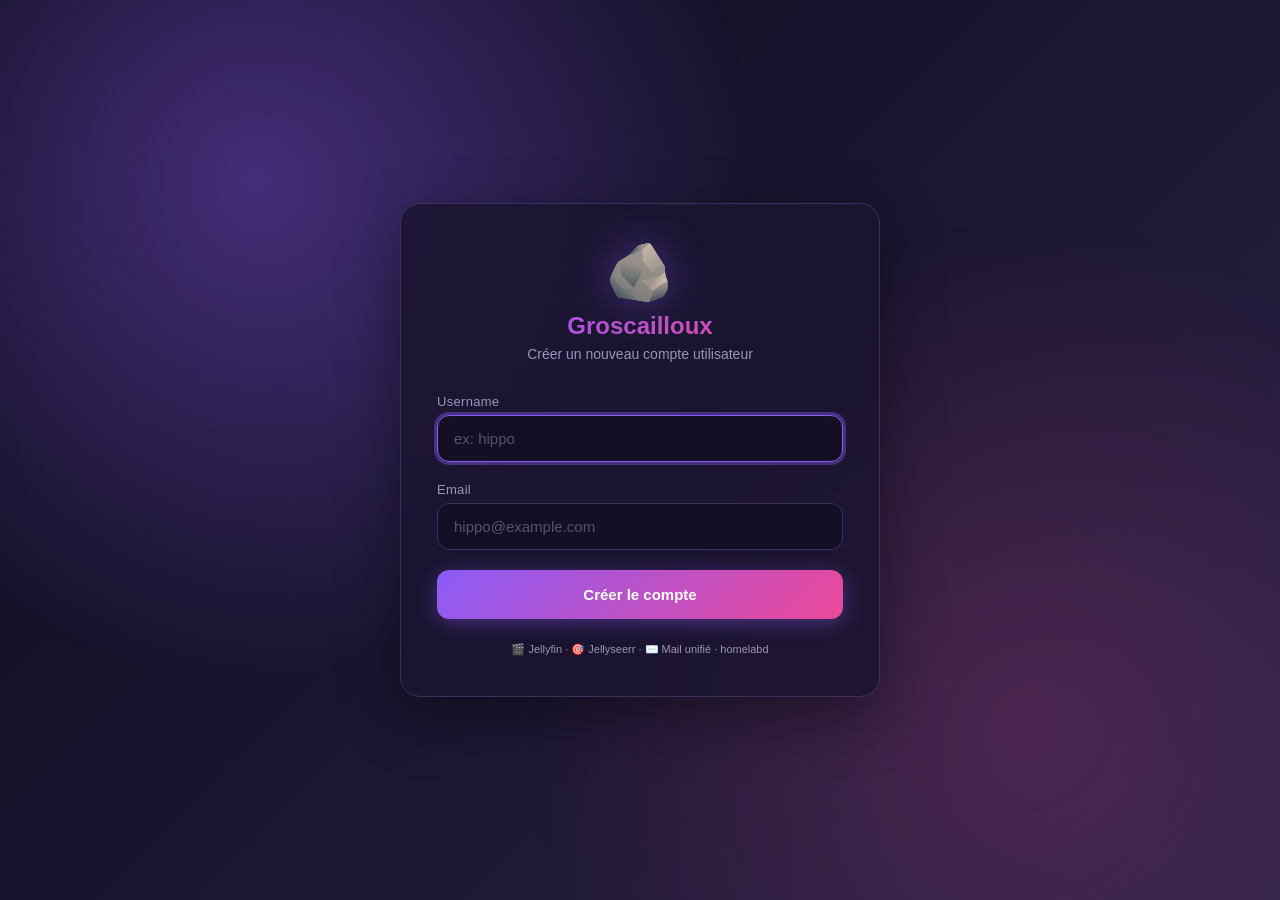
==== crates/homelabd/assets/index.html @ 36a25066 "Add Rust automation: homelabd daemon and homelabctl CLI Replaces the seven timer-driven bash scripts" ====
<!DOCTYPE html>
<html lang="fr">
<head>
<meta charset="UTF-8">
<meta name="viewport" content="width=device-width,initial-scale=1.0">
<title>Groscailloux — Onboarder</title>
<link rel="icon" href="data:image/svg+xml,%3Csvg xmlns='http://www.w3.org/2000/svg' viewBox='0 0 100 100'%3E%3Ctext y='.9em' font-size='90'%3E🪨%3C/text%3E%3C/svg%3E">
<style>
  :root {
    --bg-1: #0f0c1d; --bg-2: #1a1530; --bg-3: #2a2347;
    --accent: #8b5cf6; --accent-glow: rgba(139, 92, 246, 0.4); --accent-2: #ec4899;
    --text: #e8e6f0; --text-dim: #9b94b8; --border: #3a325a;
    --success: #10b981; --error: #ef4444; --shadow: 0 20px 60px rgba(0,0,0,0.4);
  }
  * { box-sizing: border-box; }
  body {
    margin: 0; min-height: 100vh; font-family: -apple-system, BlinkMacSystemFont, "Segoe UI", Roboto, Ubuntu, sans-serif;
    background: linear-gradient(135deg, var(--bg-1) 0%, var(--bg-2) 50%, var(--bg-3) 100%);
    background-attachment: fixed; color: var(--text);
    display: flex; align-items: center; justify-content: center; padding: 24px; overflow-x: hidden;
  }
  body::before {
    content: ''; position: fixed; inset: 0; pointer-events: none;
    background: radial-gradient(circle at 20% 20%, var(--accent-glow) 0%, transparent 40%),
                radial-gradient(circle at 80% 80%, rgba(236, 72, 153, 0.2) 0%, transparent 40%);
    animation: pulse 8s ease-in-out infinite;
  }
  @keyframes pulse { 0%,100% { opacity: 0.4; } 50% { opacity: 0.7; } }
  .card {
    width: 100%; max-width: 480px; background: rgba(26, 21, 48, 0.85);
    backdrop-filter: blur(20px); -webkit-backdrop-filter: blur(20px);
    border: 1px solid var(--border); border-radius: 20px; padding: 40px 36px;
    box-shadow: var(--shadow); position: relative; z-index: 1; animation: fadeIn 0.5s ease;
  }
  @keyframes fadeIn { from { opacity: 0; transform: translateY(20px); } to { opacity: 1; transform: translateY(0); } }
  .header { text-align: center; margin-bottom: 32px; }
  .logo { font-size: 56px; line-height: 1; margin-bottom: 12px; filter: drop-shadow(0 0 20px var(--accent-glow)); animation: float 3s ease-in-out infinite; }
  @keyframes float { 0%,100% { transform: translateY(0); } 50% { transform: translateY(-6px); } }
  h1 { margin: 0 0 6px; font-size: 24px; font-weight: 700;
       background: linear-gradient(135deg, var(--accent) 0%, var(--accent-2) 100%);
       -webkit-background-clip: text; background-clip: text; -webkit-text-fill-color: transparent; }
  .subtitle { color: var(--text-dim); font-size: 14px; margin: 0; }
  form { display: flex; flex-direction: column; gap: 20px; }
  .field { display: flex; flex-direction: column; gap: 6px; }
  label { font-size: 13px; color: var(--text-dim); font-weight: 500; letter-spacing: 0.3px; }
  input { background: rgba(15, 12, 29, 0.6); border: 1px solid var(--border); border-radius: 12px; padding: 14px 16px;
          color: var(--text); font-size: 15px; font-family: inherit; transition: all 0.2s ease; }
  input:focus { outline: none; border-color: var(--accent); box-shadow: 0 0 0 3px var(--accent-glow); }
  input::placeholder { color: var(--text-dim); opacity: 0.5; }
  button { background: linear-gradient(135deg, var(--accent) 0%, var(--accent-2) 100%); color: white; border: none; border-radius: 12px;
           padding: 16px; font-size: 15px; font-weight: 600; cursor: pointer; transition: all 0.2s ease;
           box-shadow: 0 4px 20px var(--accent-glow); display: flex; align-items: center; justify-content: center; gap: 10px; }
  button:hover:not(:disabled) { transform: translateY(-2px); box-shadow: 0 6px 30px var(--accent-glow); }
  button:disabled { opacity: 0.6; cursor: not-allowed; }
  .spinner { width: 16px; height: 16px; border: 2px solid rgba(255,255,255,0.3); border-top-color: white; border-radius: 50%;
             animation: spin 0.8s linear infinite; display: none; }
  button.loading .spinner { display: inline-block; }
  @keyframes spin { to { transform: rotate(360deg); } }
  .result { margin-top: 24px; padding: 24px; border-radius: 14px; background: rgba(15, 12, 29, 0.7);
            border: 1px solid var(--border); display: none; animation: fadeIn 0.4s ease; }
  .result.visible { display: block; }
  .result.success { border-color: var(--success); }
  .result.error { border-color: var(--error); }
  .result-title { margin: 0 0 16px; font-size: 16px; font-weight: 600; display: flex; align-items: center; gap: 8px; }
  .result.success .result-title { color: var(--success); }
  .result.error .result-title { color: var(--error); }
  .creds { background: rgba(0,0,0,0.3); border-radius: 10px; padding: 16px;
           font-family: "SF Mono", Monaco, "Cascadia Code", "Roboto Mono", monospace; font-size: 13px; line-height: 1.7; word-break: break-all; }
  .creds .key { color: var(--accent); }
  .creds .pwd { color: var(--accent-2); font-weight: 600; }
  .actions { display: flex; gap: 8px; margin-top: 16px; }
  .actions button { flex: 1; padding: 10px; font-size: 13px; }
  .btn-secondary { background: rgba(139, 92, 246, 0.15); color: var(--accent); border: 1px solid var(--border); box-shadow: none; }
  .btn-secondary:hover:not(:disabled) { background: rgba(139, 92, 246, 0.25); transform: none; box-shadow: none; }
  .error-msg { color: var(--error); font-size: 14px; margin: 0; line-height: 1.5; }
  .note { font-size: 12px; color: var(--text-dim); margin-top: 8px; }
  .footer { margin-top: 24px; text-align: center; font-size: 11px; color: var(--text-dim); }
  .toast { position: fixed; bottom: 24px; left: 50%; transform: translateX(-50%) translateY(100px);
           background: var(--success); color: white; padding: 12px 20px; border-radius: 10px; font-size: 14px; font-weight: 500;
           box-shadow: 0 8px 24px rgba(0,0,0,0.3); transition: transform 0.3s ease; z-index: 100; }
  .toast.visible { transform: translateX(-50%) translateY(0); }
</style>
</head>
<body>
<div class="card">
  <div class="header">
    <div class="logo">🪨</div>
    <h1>Groscailloux</h1>
    <p class="subtitle">Créer un nouveau compte utilisateur</p>
  </div>
  <form id="onboardForm">
    <div class="field">
      <label for="username">Username</label>
      <input type="text" id="username" name="username" placeholder="ex: hippo" required pattern="[a-zA-Z0-9_-]{2,32}" autocomplete="off" autofocus>
    </div>
    <div class="field">
      <label for="email">Email</label>
      <input type="email" id="email" name="email" placeholder="hippo@example.com" required autocomplete="off">
    </div>
    <button type="submit" id="submitBtn"><span class="spinner"></span><span class="label">Créer le compte</span></button>
  </form>
  <div id="result" class="result"></div>
  <div class="footer">🎬 Jellyfin · 🎯 Jellyseerr · ✉️ Mail unifié · homelabd</div>
</div>
<div id="toast" class="toast">Copié !</div>
<script>
const form = document.getElementById('onboardForm');
const btn = document.getElementById('submitBtn');
const resultBox = document.getElementById('result');
const toast = document.getElementById('toast');
const token = new URLSearchParams(location.search).get('token') || '';
const esc = s => String(s ?? '').replace(/[&<>"']/g, c => ({'&':'&amp;','<':'&lt;','>':'&gt;','"':'&quot;',"'":'&#39;'}[c]));

function showToast(msg) { toast.textContent = msg; toast.classList.add('visible'); setTimeout(() => toast.classList.remove('visible'), 2000); }
function copyToClipboard(text) { navigator.clipboard.writeText(text).then(() => showToast('Copié !'), () => showToast('Échec de la copie')); }

function renderSuccess(d) {
  const credsBlock = `Username : ${d.username}\nEmail    : ${d.email}\nPassword : ${d.password}\n\n🎬 Streaming  : ${d.jellyfin_url}\n🎯 Requêtes   : ${d.jellyseerr_url}`;
  resultBox.className = 'result visible success';
  resultBox.innerHTML = `
    <h3 class="result-title">${d.dry_run ? '🧪 Dry-run OK (aucun compte créé)' : '✓ Compte créé avec succès'}</h3>
    <div class="creds">
      <div><span class="key">Username</span> : ${esc(d.username)}</div>
      <div><span class="key">Email</span>    : ${esc(d.email)}</div>
      <div><span class="key">Password</span> : <span class="pwd">${esc(d.password)}</span></div>
      <br>
      <div>🎬 <span class="key">Streaming</span>  : ${esc(d.jellyfin_url)}</div>
      <div>🎯 <span class="key">Requêtes</span>   : ${esc(d.jellyseerr_url)}</div>
    </div>
    <p class="note">${esc(d.log)}</p>
    <div class="actions">
      <button class="btn-secondary" id="copyBtn" type="button">📋 Copier les creds</button>
      <button class="btn-secondary" id="newBtn" type="button">+ Nouveau compte</button>
    </div>`;
  document.getElementById('copyBtn').onclick = () => copyToClipboard(credsBlock);
  document.getElementById('newBtn').onclick = () => { form.reset(); resultBox.className = 'result'; resultBox.innerHTML = ''; document.getElementById('username').focus(); };
}
function renderError(message) {
  resultBox.className = 'result visible error';
  resultBox.innerHTML = `<h3 class="result-title">✗ Erreur</h3><p class="error-msg">${esc(message)}</p>`;
}
form.addEventListener('submit', async (e) => {
  e.preventDefault();
  btn.classList.add('loading'); btn.disabled = true;
  resultBox.className = 'result'; resultBox.innerHTML = '';
  const username = document.getElementById('username').value.trim();
  const email = document.getElementById('email').value.trim();
  try {
    const res = await fetch('/onboard', { method: 'POST', headers: { 'Content-Type': 'application/json', 'X-Onboard-Token': token }, body: JSON.stringify({ username, email }) });
    const data = await res.json();
    if (data.success) renderSuccess(data); else renderError(data.error || 'Erreur inconnue');
  } catch (err) { renderError('Erreur réseau : ' + err.message); }
  finally { btn.classList.remove('loading'); btn.disabled = false; }
});
</script>
</body>
</html>
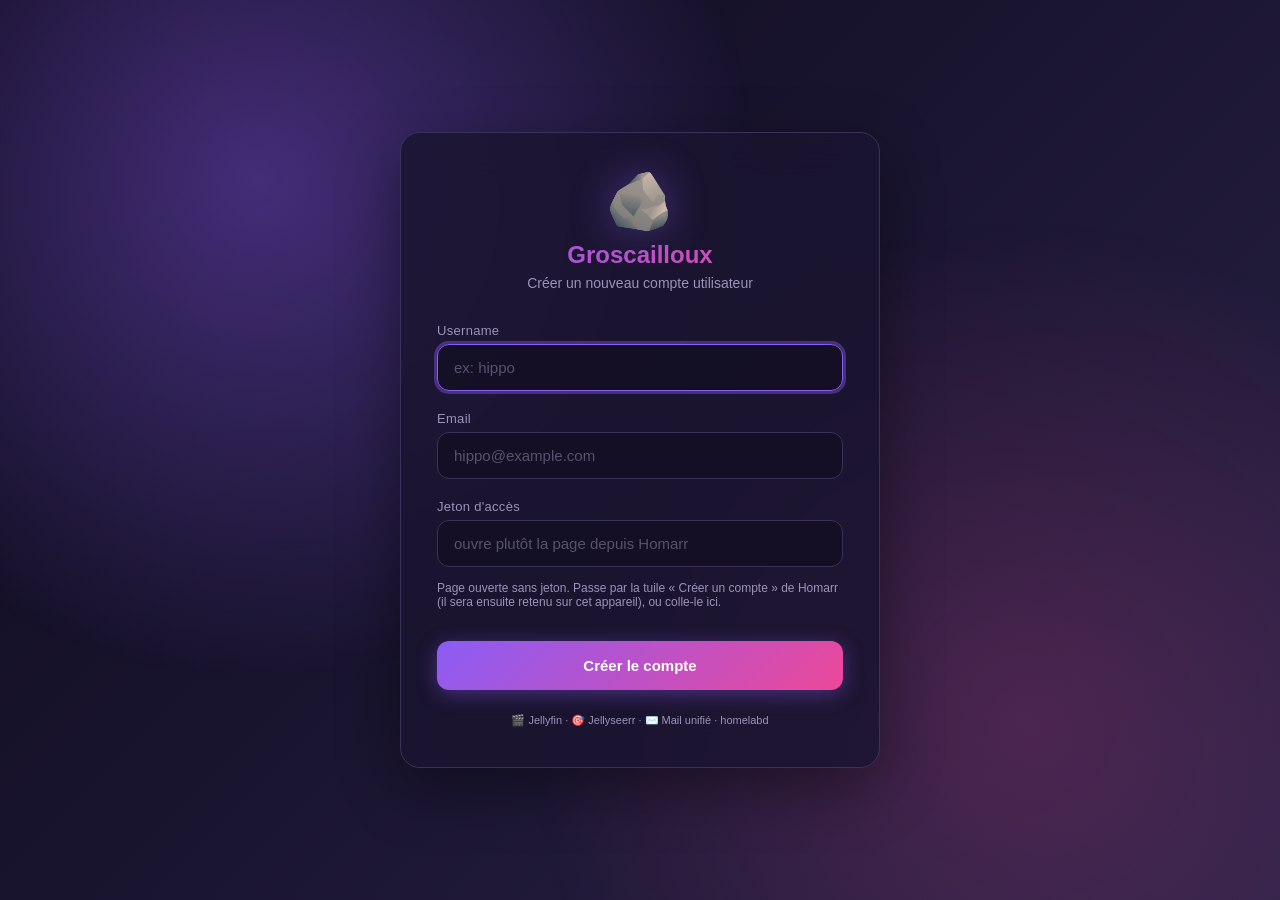
==== commit 3b646ad2: "Onboarding page: remember the access token, ask for it when missing Opening the page without ?token=" ====
--- a/crates/homelabd/assets/index.html
+++ b/crates/homelabd/assets/index.html
@@ -13,6 +13,7 @@
     --success: #10b981; --error: #ef4444; --shadow: 0 20px 60px rgba(0,0,0,0.4);
   }
   * { box-sizing: border-box; }
+  [hidden] { display: none !important; }
   body {
     margin: 0; min-height: 100vh; font-family: -apple-system, BlinkMacSystemFont, "Segoe UI", Roboto, Ubuntu, sans-serif;
     background: linear-gradient(135deg, var(--bg-1) 0%, var(--bg-2) 50%, var(--bg-3) 100%);
@@ -97,6 +98,11 @@
       <label for="email">Email</label>
       <input type="email" id="email" name="email" placeholder="hippo@example.com" required autocomplete="off">
     </div>
+    <div class="field" id="tokenField" hidden>
+      <label for="token">Jeton d'accès</label>
+      <input type="password" id="token" name="token" placeholder="ouvre plutôt la page depuis Homarr" autocomplete="off">
+      <p class="note">Page ouverte sans jeton. Passe par la tuile « Créer un compte » de Homarr (il sera ensuite retenu sur cet appareil), ou colle-le ici.</p>
+    </div>
     <button type="submit" id="submitBtn"><span class="spinner"></span><span class="label">Créer le compte</span></button>
   </form>
   <div id="result" class="result"></div>
@@ -108,7 +114,16 @@
 const btn = document.getElementById('submitBtn');
 const resultBox = document.getElementById('result');
 const toast = document.getElementById('toast');
-const token = new URLSearchParams(location.search).get('token') || '';
+// Le jeton vient de ?token= (lien Homarr) ; retenu sur l'appareil pour une adresse tapée sans lui.
+const store = {
+  get() { try { return localStorage.getItem('onboardToken') || ''; } catch { return ''; } },
+  set(v) { try { v ? localStorage.setItem('onboardToken', v) : localStorage.removeItem('onboardToken'); } catch {} },
+};
+const tokenField = document.getElementById('tokenField');
+const tokenInput = document.getElementById('token');
+let token = new URLSearchParams(location.search).get('token') || store.get();
+if (new URLSearchParams(location.search).get('token')) store.set(token);
+if (!token) tokenField.hidden = false;
 const esc = s => String(s ?? '').replace(/[&<>"']/g, c => ({'&':'&amp;','<':'&lt;','>':'&gt;','"':'&quot;',"'":'&#39;'}[c]));
 
 function showToast(msg) { toast.textContent = msg; toast.classList.add('visible'); setTimeout(() => toast.classList.remove('visible'), 2000); }
@@ -145,10 +160,20 @@
   resultBox.className = 'result'; resultBox.innerHTML = '';
   const username = document.getElementById('username').value.trim();
   const email = document.getElementById('email').value.trim();
+  if (!tokenField.hidden) token = tokenInput.value.trim();
   try {
     const res = await fetch('/onboard', { method: 'POST', headers: { 'Content-Type': 'application/json', 'X-Onboard-Token': token }, body: JSON.stringify({ username, email }) });
     const data = await res.json();
-    if (data.success) renderSuccess(data); else renderError(data.error || 'Erreur inconnue');
+    if (res.status === 401) {
+      store.set('');
+      tokenField.hidden = false;
+      tokenInput.value = '';
+      renderError('Jeton manquant ou invalide : ouvre la page depuis la tuile « Créer un compte » de Homarr, ou colle le jeton ci-dessus.');
+    } else if (data.success) {
+      store.set(token);
+      tokenField.hidden = true;
+      renderSuccess(data);
+    } else renderError(data.error || 'Erreur inconnue');
   } catch (err) { renderError('Erreur réseau : ' + err.message); }
   finally { btn.classList.remove('loading'); btn.disabled = false; }
 });
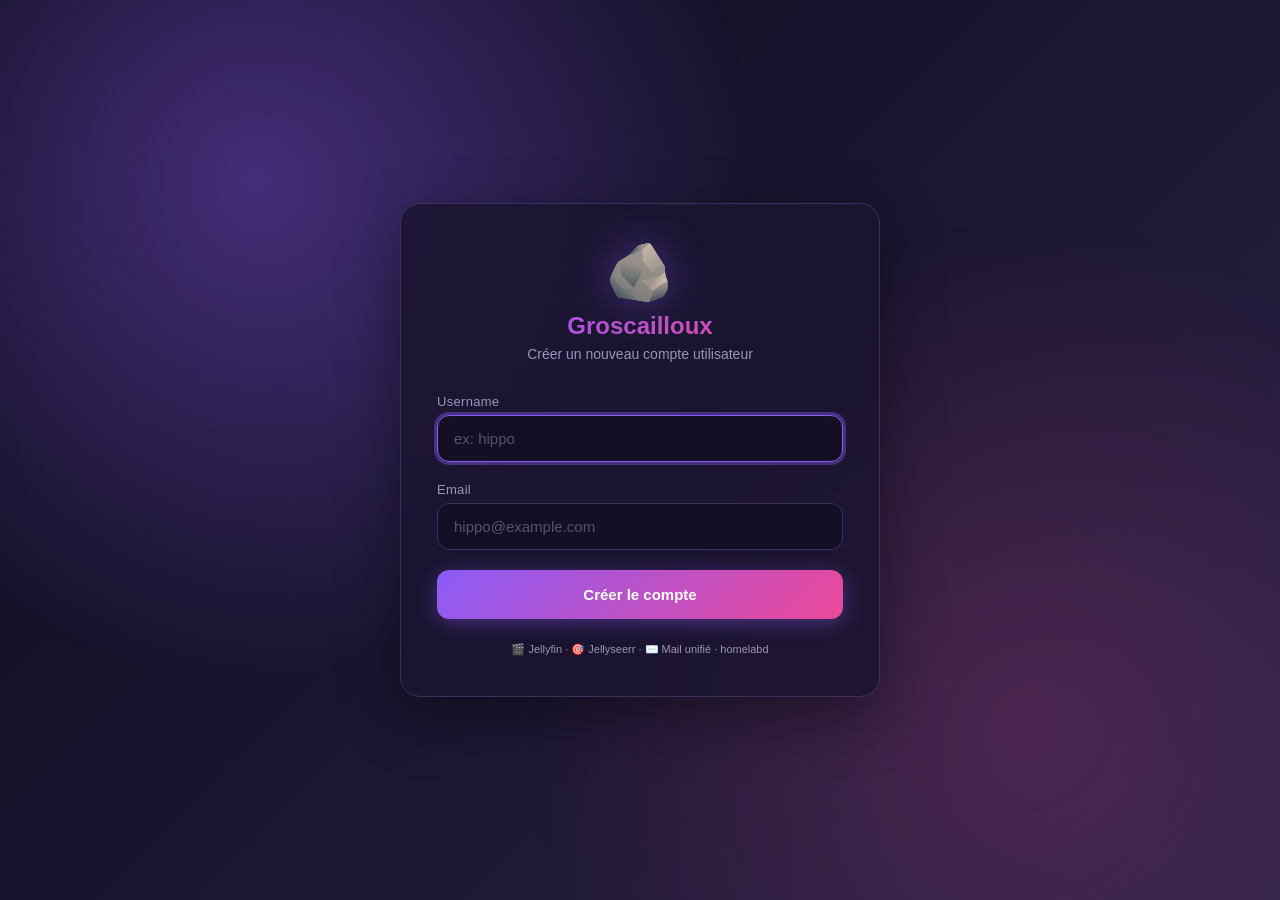
==== commit 74864b99: "admin pages: cookie session instead of ?token= in URLs (tokens rotated, proxy logs purged) /accounts" ====
--- a/crates/homelabd/assets/index.html
+++ b/crates/homelabd/assets/index.html
@@ -98,11 +98,6 @@
       <label for="email">Email</label>
       <input type="email" id="email" name="email" placeholder="hippo@example.com" required autocomplete="off">
     </div>
-    <div class="field" id="tokenField" hidden>
-      <label for="token">Jeton d'accès</label>
-      <input type="password" id="token" name="token" placeholder="ouvre plutôt la page depuis Homarr" autocomplete="off">
-      <p class="note">Page ouverte sans jeton. Passe par la tuile « Créer un compte » de Homarr (il sera ensuite retenu sur cet appareil), ou colle-le ici.</p>
-    </div>
     <button type="submit" id="submitBtn"><span class="spinner"></span><span class="label">Créer le compte</span></button>
   </form>
   <div id="result" class="result"></div>
@@ -114,37 +109,33 @@
 const btn = document.getElementById('submitBtn');
 const resultBox = document.getElementById('result');
 const toast = document.getElementById('toast');
-// Le jeton vient de ?token= (lien Homarr) ; retenu sur l'appareil pour une adresse tapée sans lui.
-const store = {
-  get() { try { return localStorage.getItem('onboardToken') || ''; } catch { return ''; } },
-  set(v) { try { v ? localStorage.setItem('onboardToken', v) : localStorage.removeItem('onboardToken'); } catch {} },
-};
-const tokenField = document.getElementById('tokenField');
-const tokenInput = document.getElementById('token');
-let token = new URLSearchParams(location.search).get('token') || store.get();
-if (new URLSearchParams(location.search).get('token')) store.set(token);
-if (!token) tokenField.hidden = false;
+// La session d'administration (cookie) suffit ; l'ancien jeton gardé sur l'appareil est effacé.
+try { localStorage.removeItem('onboardToken'); } catch {}
 const esc = s => String(s ?? '').replace(/[&<>"']/g, c => ({'&':'&amp;','<':'&lt;','>':'&gt;','"':'&quot;',"'":'&#39;'}[c]));
 
 function showToast(msg) { toast.textContent = msg; toast.classList.add('visible'); setTimeout(() => toast.classList.remove('visible'), 2000); }
 function copyToClipboard(text) { navigator.clipboard.writeText(text).then(() => showToast('Copié !'), () => showToast('Échec de la copie')); }
 
 function renderSuccess(d) {
-  const credsBlock = `Username : ${d.username}\nEmail    : ${d.email}\nPassword : ${d.password}\n\n🎬 Streaming  : ${d.jellyfin_url}\n🎯 Requêtes   : ${d.jellyseerr_url}`;
+  const pwdLine = d.password ? `Password : ${d.password}\n` : '';
+  const credsBlock = `Username : ${d.username}\nEmail    : ${d.email}\n${pwdLine}Lien     : ${d.link_url || '—'}\n\n🎬 Streaming  : ${d.jellyfin_url}\n🎯 Requêtes   : ${d.jellyseerr_url}`;
+  const linkState = d.dry_run ? 'non émis (dry-run)' : (d.mail_sent ? 'envoyé par mail, valable 1 h' : 'NON envoyé — transmettre le lien ci-dessous à la main');
   resultBox.className = 'result visible success';
   resultBox.innerHTML = `
     <h3 class="result-title">${d.dry_run ? '🧪 Dry-run OK (aucun compte créé)' : '✓ Compte créé avec succès'}</h3>
     <div class="creds">
       <div><span class="key">Username</span> : ${esc(d.username)}</div>
       <div><span class="key">Email</span>    : ${esc(d.email)}</div>
-      <div><span class="key">Password</span> : <span class="pwd">${esc(d.password)}</span></div>
+      ${d.password ? `<div><span class="key">Password</span> : <span class="pwd">${esc(d.password)}</span></div>` : `<div><span class="key">Password</span> : <i>à définir par le membre via le lien</i></div>`}
+      <div><span class="key">Lien</span>     : ${esc(linkState)}</div>
+      ${d.link_url && !d.mail_sent ? `<div class="pwd" style="word-break:break-all">${esc(d.link_url)}</div>` : ''}
       <br>
       <div>🎬 <span class="key">Streaming</span>  : ${esc(d.jellyfin_url)}</div>
       <div>🎯 <span class="key">Requêtes</span>   : ${esc(d.jellyseerr_url)}</div>
     </div>
     <p class="note">${esc(d.log)}</p>
     <div class="actions">
-      <button class="btn-secondary" id="copyBtn" type="button">📋 Copier les creds</button>
+      <button class="btn-secondary" id="copyBtn" type="button">📋 Copier</button>
       <button class="btn-secondary" id="newBtn" type="button">+ Nouveau compte</button>
     </div>`;
   document.getElementById('copyBtn').onclick = () => copyToClipboard(credsBlock);
@@ -160,18 +151,13 @@
   resultBox.className = 'result'; resultBox.innerHTML = '';
   const username = document.getElementById('username').value.trim();
   const email = document.getElementById('email').value.trim();
-  if (!tokenField.hidden) token = tokenInput.value.trim();
   try {
-    const res = await fetch('/onboard', { method: 'POST', headers: { 'Content-Type': 'application/json', 'X-Onboard-Token': token }, body: JSON.stringify({ username, email }) });
+    const res = await fetch('/onboard', { method: 'POST', headers: { 'Content-Type': 'application/json' }, body: JSON.stringify({ username, email }) });
     const data = await res.json();
     if (res.status === 401) {
-      store.set('');
-      tokenField.hidden = false;
-      tokenInput.value = '';
-      renderError('Jeton manquant ou invalide : ouvre la page depuis la tuile « Créer un compte » de Homarr, ou colle le jeton ci-dessus.');
+      location.href = '/connexion?next=/';
+      return;
     } else if (data.success) {
-      store.set(token);
-      tokenField.hidden = true;
       renderSuccess(data);
     } else renderError(data.error || 'Erreur inconnue');
   } catch (err) { renderError('Erreur réseau : ' + err.message); }
